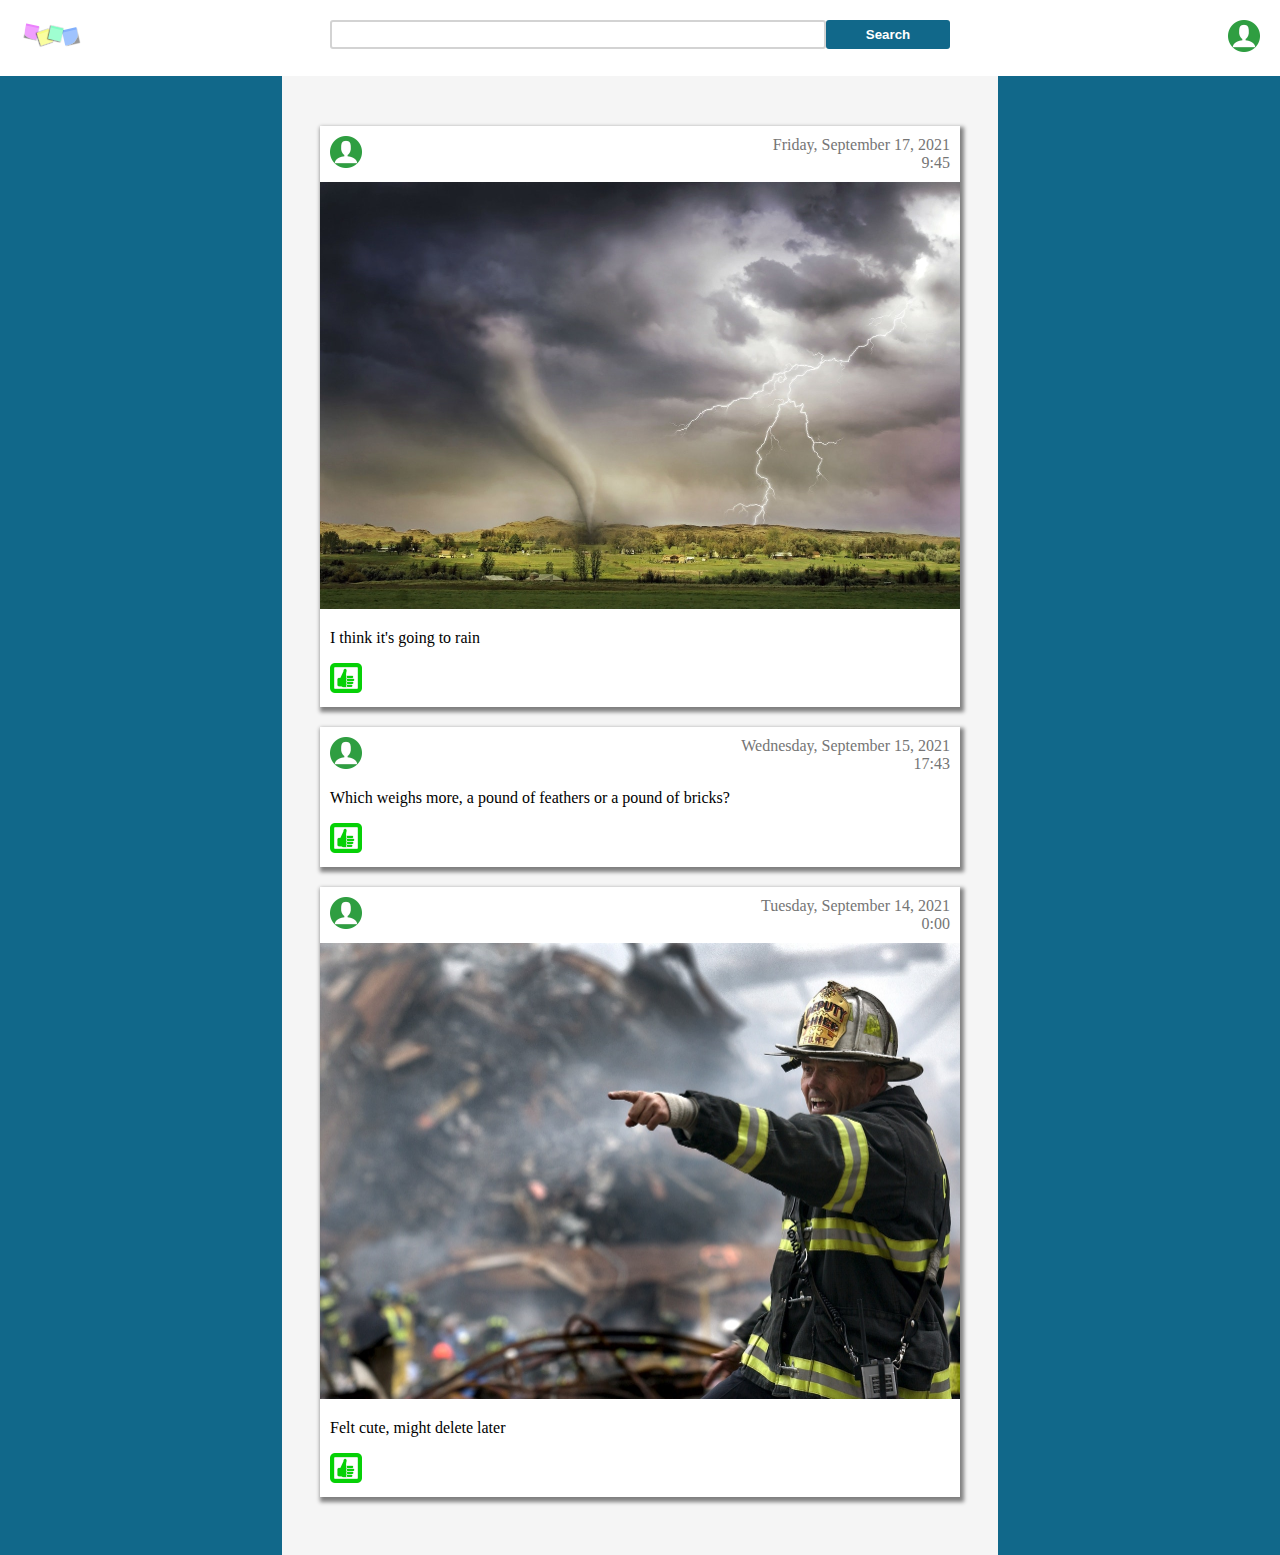
==== index.html @ ecca87da "Implement first version of homepage" ====
<!DOCTYPE html>
<html lang="en">

<head>
    <meta charset="utf-8">
    <meta name="viewport" content="width=device-width, initial-scale=1.0">
    <title>postIt</title>
    <link rel="stylesheet" type="text/css" href="css/style.css">
    <link rel="stylesheet" type="text/css" href="css/home.css">
</head>

<body>
    <header>
        <div class="header">
            <div class="header-item logo">
                <a href="index.html"><img src="images/logo.png" id="header-logo" alt="logo"></a>
            </div>
            <div class="header-item search">
                <div class="search-box">
                    <input type="search" id="search-box" placeholder="">
                </div>
                <div class="search-button">
                    <input type="submit" id="search-button" value="Search" onclick="location.href='index.html'">
                </div>
            </div>
            <div class="header-item profile-picture">
                <a href="#"><img src="images/pfp-placeholder.png" id="current-user-pfp" alt="pfp"></a>
            </div>
        </div>
    </header>

    <main>
        <div class="center-area">
            <div class="posts-area">
                <div class="post">
                    <div class="post-header">
                        <div class="profile-picture">
                            <a href="#"><img src="images/pfp-placeholder.png" id="poster-pfp" alt="pfp"></a>
                        </div>
                        <div class="post-datetime">
                            <p>
                                Friday, September 17, 2021
                            </p>
                            <p>
                                9:45
                            </p>
                        </div>
                    </div>
                    <div class="post-image">
                        <img src="images/post1-img.jpg" alt="post1-img">
                    </div>
                    <div class="post-text">
                        <p>
                            I think it's going to rain
                        </p>
                    </div>
                    <div class="post-footer">
                        <div class="like-button">
                            <a href="#"><img src="images/like.png" alt="like"></a>
                        </div>
                    </div>
                </div>

                <div class="post">
                    <div class="post-header">
                        <div class="profile-picture">
                            <a href="#"><img src="images/pfp-placeholder.png" id="poster-pfp" alt="pfp"></a>
                        </div>
                        <div class="post-datetime">
                            <p>
                                Wednesday, September 15, 2021
                            </p>
                            <p>
                                17:43
                            </p>
                        </div>
                    </div>
                    <!--<div class="post-image">
                        <img src="images/post1-img.jpg" alt="post1-img">
                    </div>-->
                    <div class="post-text">
                        <p>
                            Which weighs more, a pound of feathers or a pound of bricks?
                        </p>
                    </div>
                    <div class="post-footer">
                        <div class="like-button">
                            <a href="#"><img src="images/like.png" alt="like"></a>
                        </div>
                    </div>
                </div>

                <div class="post">
                    <div class="post-header">
                        <div class="profile-picture">
                            <a href="#"><img src="images/pfp-placeholder.png" id="poster-pfp" alt="pfp"></a>
                        </div>
                        <div class="post-datetime">
                            <p>
                                Tuesday, September 14, 2021
                            </p>
                            <p>
                                0:00
                            </p>
                        </div>
                    </div>
                    <div class="post-image">
                        <img src="images/post3-img.jpg" alt="post3-img">
                    </div>
                    <div class="post-text">
                        <p>
                            Felt cute, might delete later
                        </p>
                    </div>
                    <div class="post-footer">
                        <div class="like-button">
                            <a href="#"><img src="images/like.png" alt="like"></a>
                        </div>
                    </div>
                </div>
            </div>
        </div>

    </main>
</body>

</html>
---- css/style.css ----
/* GENERAL */

body {
    background-color: rgb(17, 104, 138);
    position: relative;
    margin: 0;
}
---- css/home.css ----
/* GENERAL */

.profile-picture img {
    width: 32px;
    height: 32px;
}


/* HEADER */

header {
    background-color: white;
    padding: 20px;
}

.header {
    display: flex;
    flex-flow: row nowrap;
    justify-content: space-between;
}

.header-item {
    min-width: 64px;
}

.header .profile-picture>a {
    float: right;
}

.header .search {
    width: 50%;
    display: flex;
    flex-flow: row nowrap;
    justify-content: space-between;
}

.search>.search-box {
    width: 80%;
    height: 80%;
}

.search>.search-button {
    width: 20%;
    height: 80%;
    min-width: 54px;
}

.search input {
    box-sizing: border-box;
    width: 100%;
    height: 100%;
    border: 2px solid lightgrey;
    border-radius: 3px;
}

.search input:focus {
    outline: none;
}

#search-button {
    background-color: rgb(17, 104, 138);
    color: white;
    font-weight: bold;
    border: none;
}

#search-button:hover {
    background-color: rgb(102, 131, 138);
}


/* MAIN */

.center-area {
    background-color: rgb(245, 245, 245);
    width: 50%;
    min-width: 300px;
    height: 100%;
    margin: 0 auto;
    padding: 3%;
    padding-top: 50px;
}

.posts-area {
    display: flex;
    flex-flow: column nowrap;
    justify-content: left;
}

.post {
    background-color: white;
    margin-bottom: 20px;
    box-shadow: 2px 3px 4px 2px grey;
    padding: 10px;
}

.post-header {
    display: flex;
    flex-flow: row nowrap;
    justify-content: space-between;
}

.post-datetime>p {
    margin: 0;
    padding: 0;
    color: rgb(117, 117, 117);
    text-align: right;
}

.post-footer>.like-button img {
    width: 32px;
    height: 30px;
}

.post-image {
    margin: 0 -10px;
    margin-top: 10px;
}

.post-image img {
    width: 100%;
}
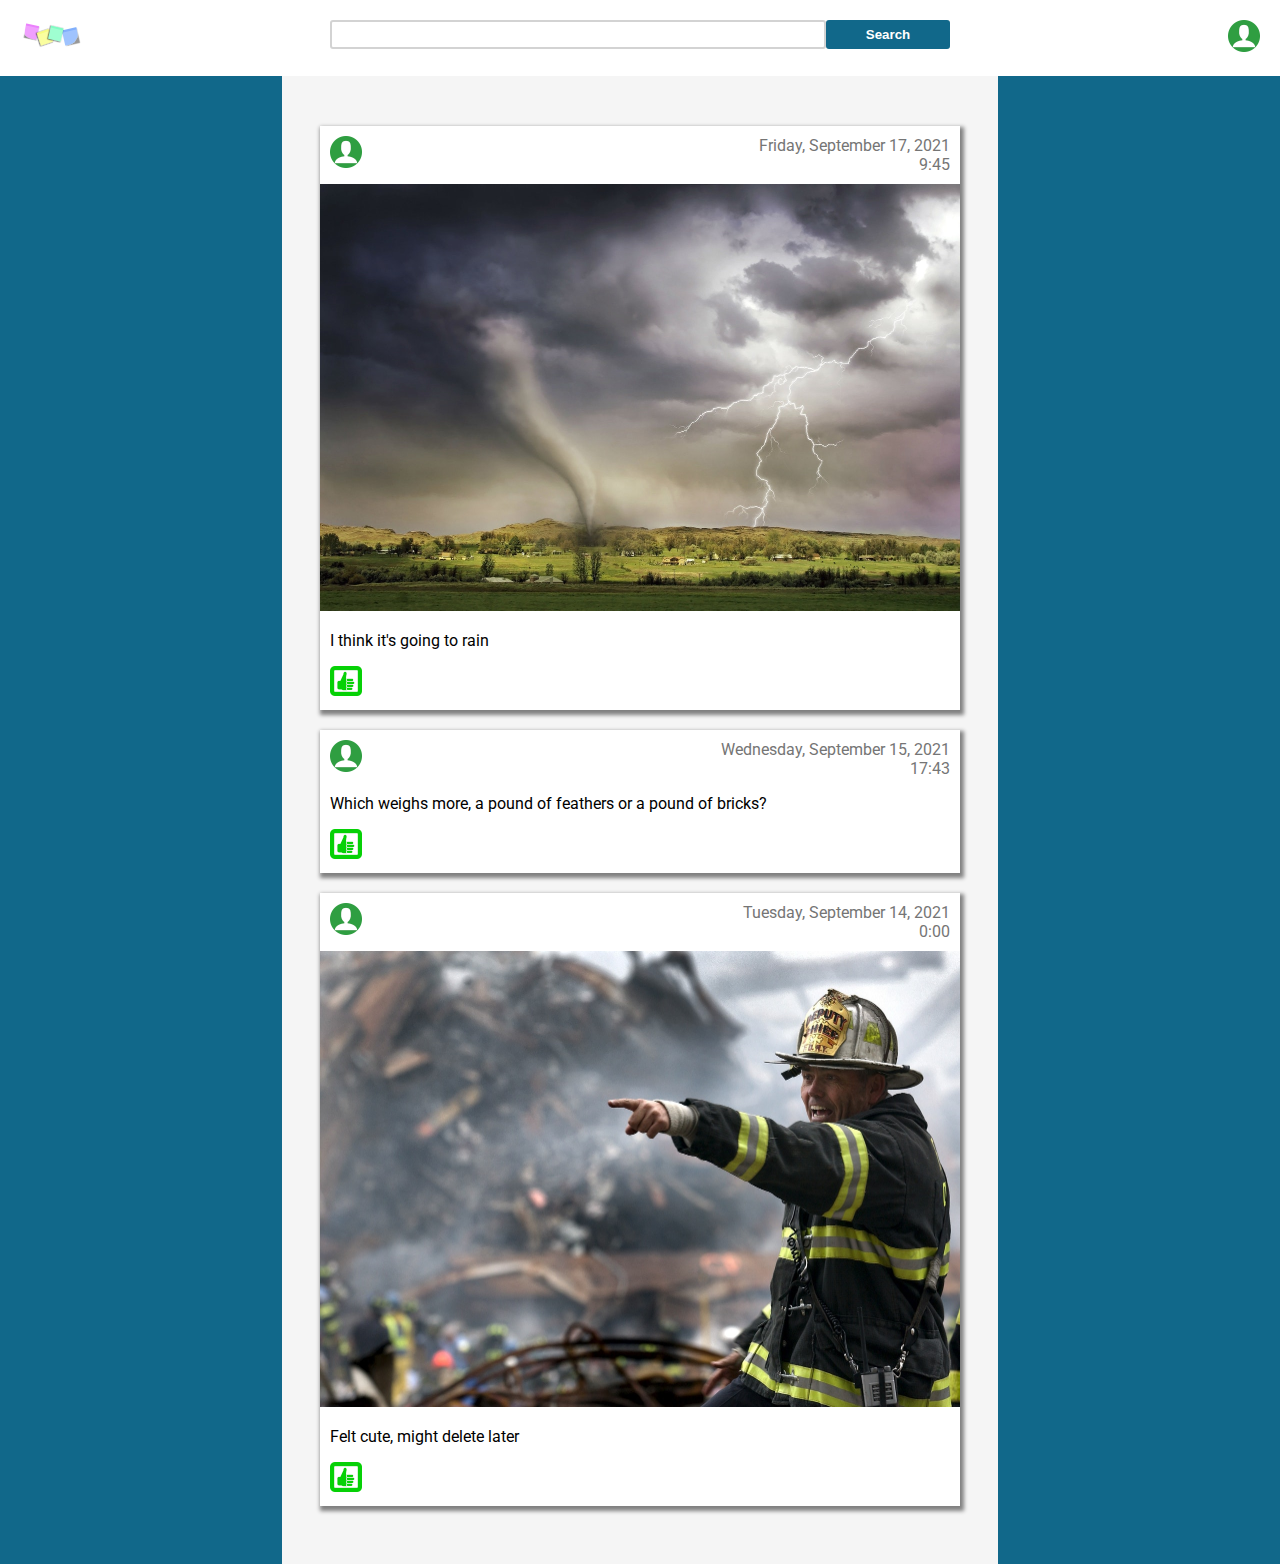
==== commit eb2ed5f8: "changed font" ====
--- a/index.html
+++ b/index.html
@@ -7,6 +7,7 @@
     <title>postIt</title>
     <link rel="stylesheet" type="text/css" href="css/style.css">
     <link rel="stylesheet" type="text/css" href="css/home.css">
+    <link href='https://fonts.googleapis.com/css?family=Roboto' rel='stylesheet'>
 </head>
 
 <body>
@@ -35,7 +36,7 @@
                 <div class="post">
                     <div class="post-header">
                         <div class="profile-picture">
-                            <a href="#"><img src="images/pfp-placeholder.png" id="poster-pfp" alt="pfp"></a>
+                            <a href="#"><img src="images/pfp-placeholder.png" id="poster1-pfp" alt="pfp"></a>
                         </div>
                         <div class="post-datetime">
                             <p>
@@ -64,7 +65,7 @@
                 <div class="post">
                     <div class="post-header">
                         <div class="profile-picture">
-                            <a href="#"><img src="images/pfp-placeholder.png" id="poster-pfp" alt="pfp"></a>
+                            <a href="#"><img src="images/pfp-placeholder.png" id="poster2-pfp" alt="pfp"></a>
                         </div>
                         <div class="post-datetime">
                             <p>
@@ -93,7 +94,7 @@
                 <div class="post">
                     <div class="post-header">
                         <div class="profile-picture">
-                            <a href="#"><img src="images/pfp-placeholder.png" id="poster-pfp" alt="pfp"></a>
+                            <a href="#"><img src="images/pfp-placeholder.png" id="poster3-pfp" alt="pfp"></a>
                         </div>
                         <div class="post-datetime">
                             <p>
--- a/css/style.css
+++ b/css/style.css
@@ -4,4 +4,5 @@
     background-color: rgb(17, 104, 138);
     position: relative;
     margin: 0;
+    font-family: "Roboto";
 }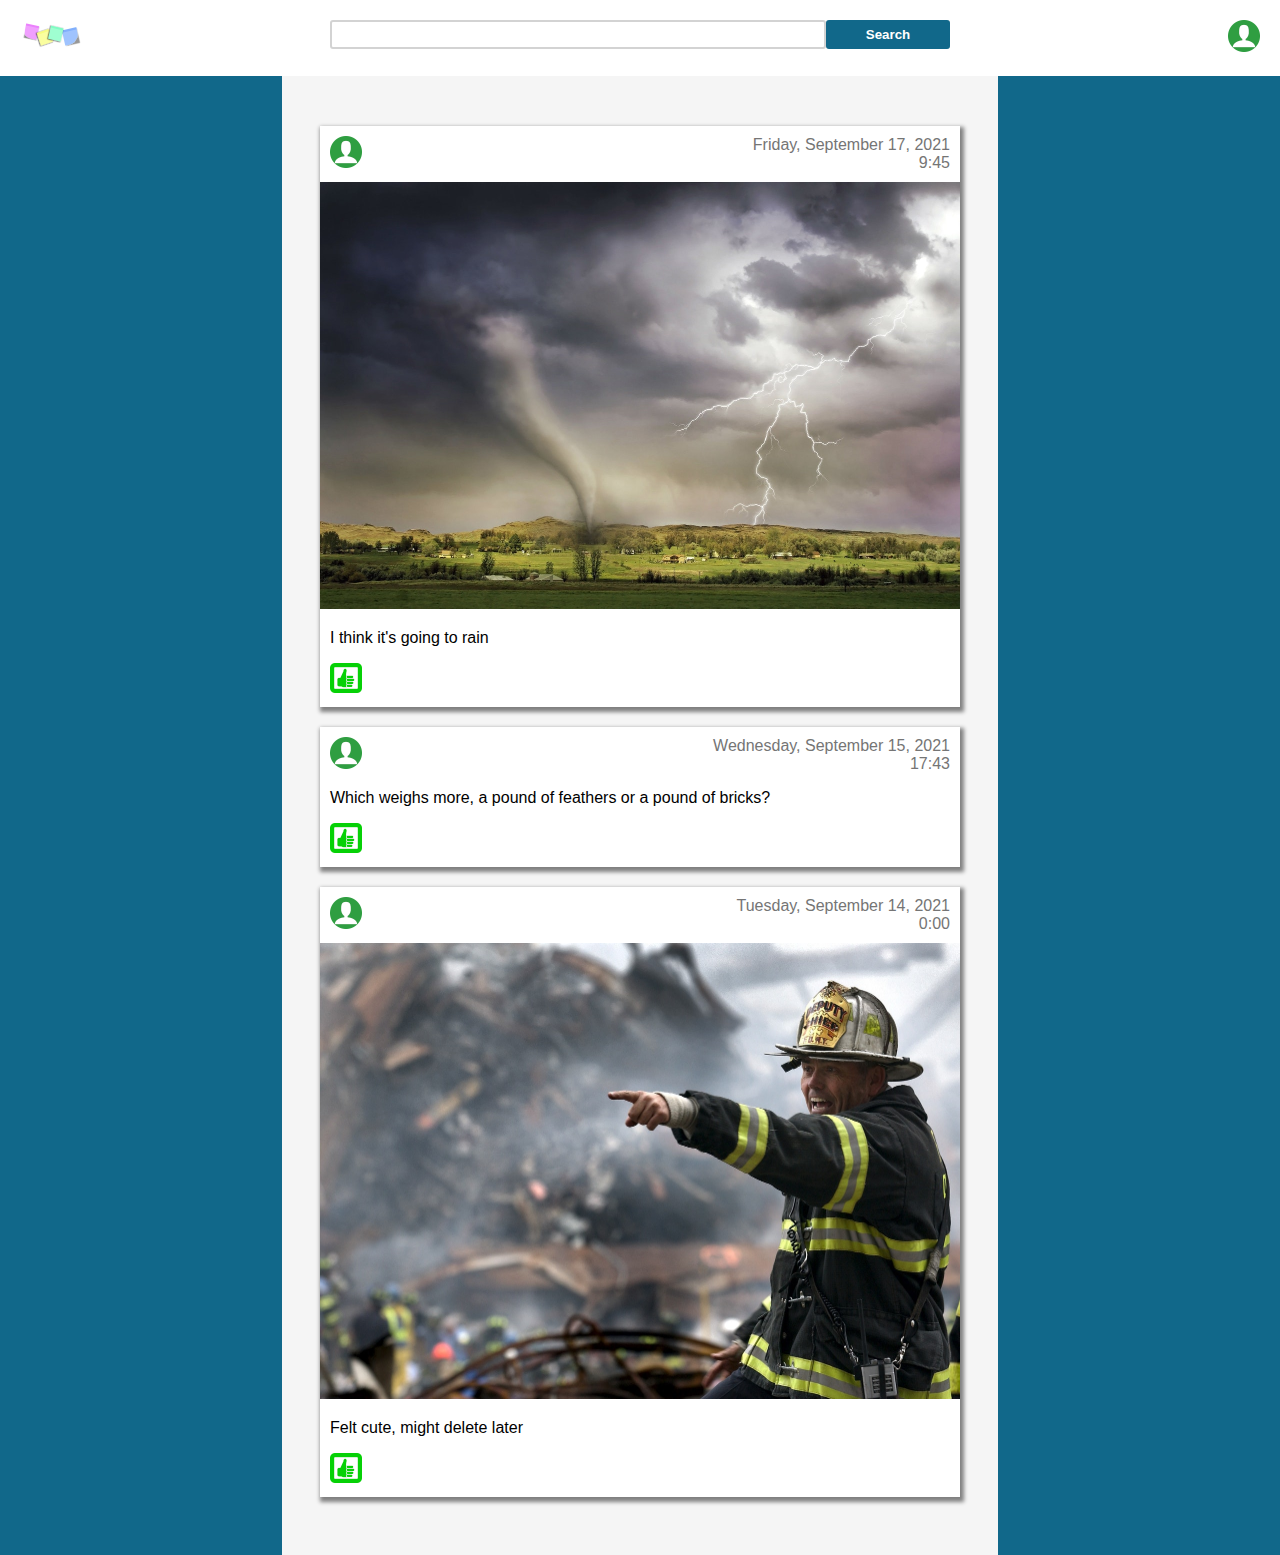
==== commit 717eb9af: "Fix font" ====
--- a/index.html
+++ b/index.html
@@ -7,7 +7,6 @@
     <title>postIt</title>
     <link rel="stylesheet" type="text/css" href="css/style.css">
     <link rel="stylesheet" type="text/css" href="css/home.css">
-    <link href='https://fonts.googleapis.com/css?family=Roboto' rel='stylesheet'>
 </head>
 
 <body>
--- a/css/style.css
+++ b/css/style.css
@@ -4,5 +4,5 @@
     background-color: rgb(17, 104, 138);
     position: relative;
     margin: 0;
-    font-family: "Roboto";
+    font-family: "Roboto", sans-serif;
 }--- a/css/home.css
+++ b/css/home.css
@@ -62,6 +62,7 @@
     color: white;
     font-weight: bold;
     border: none;
+    cursor: pointer;
 }
 
 #search-button:hover {
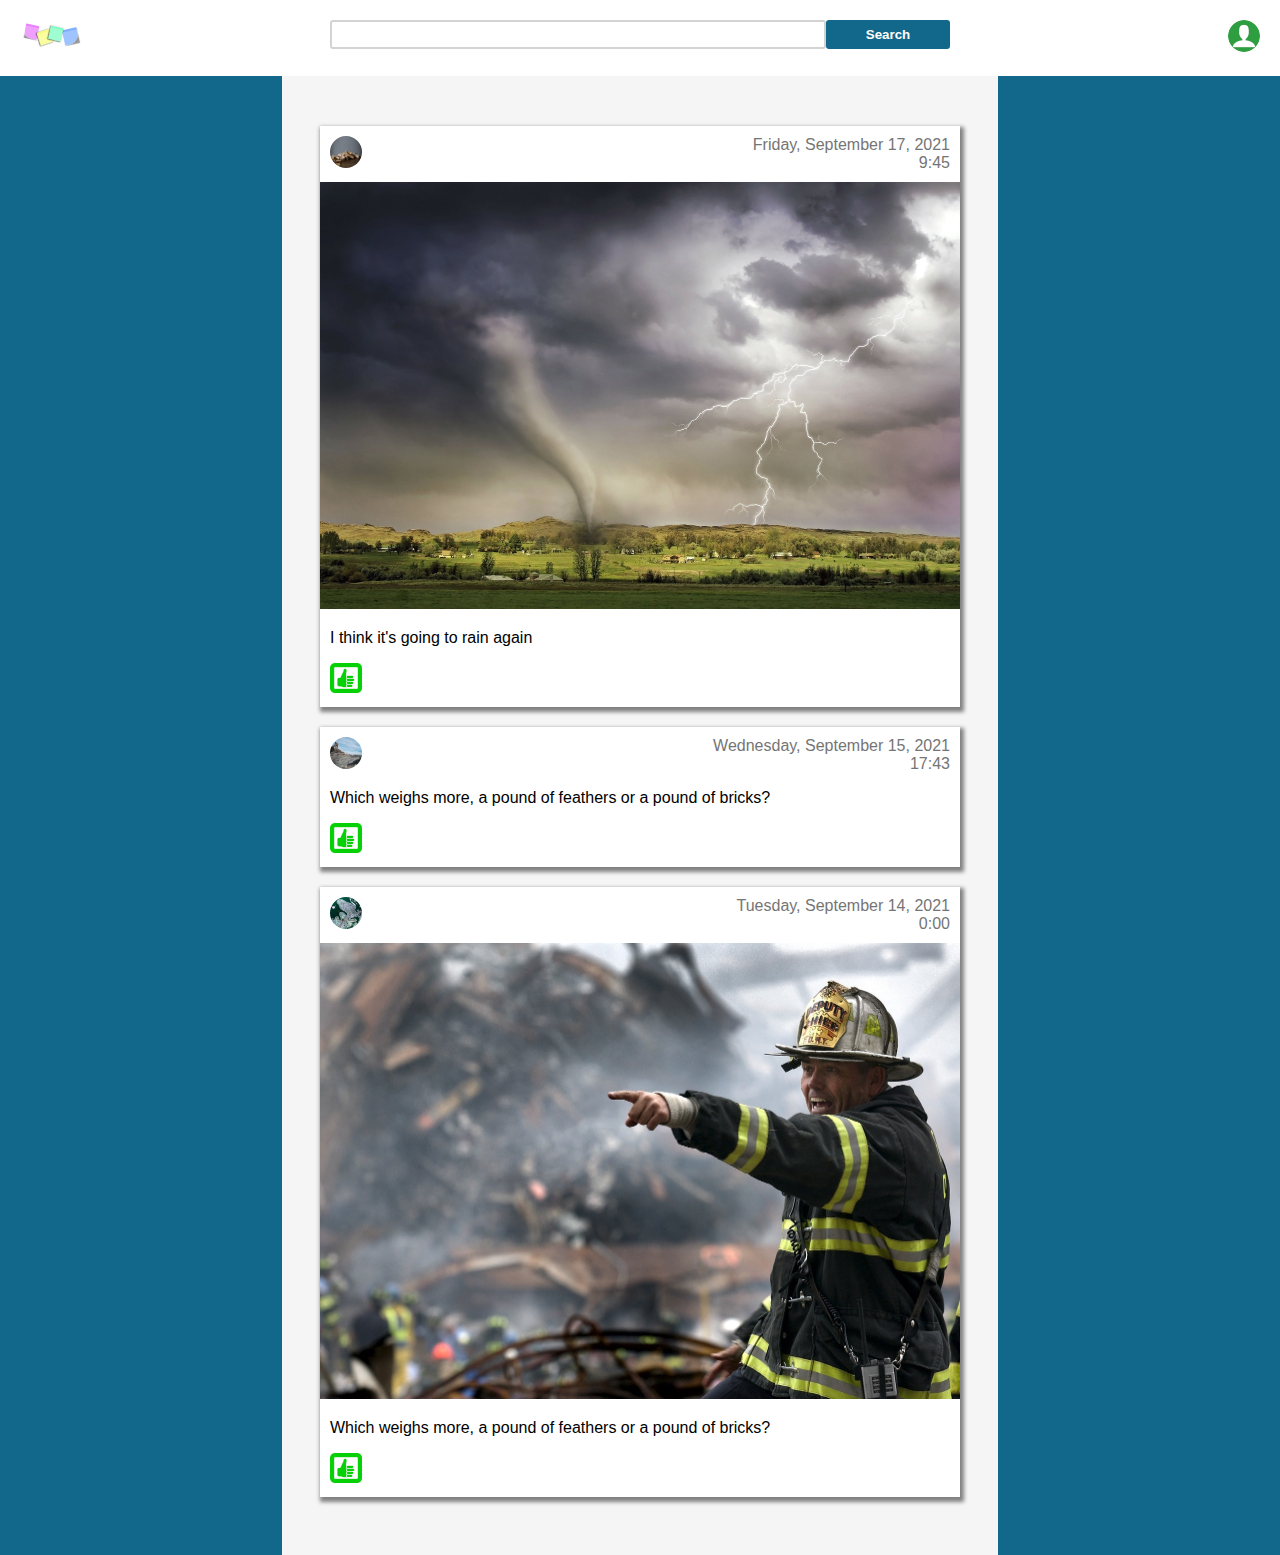
==== commit 3f3d4d52: "Implement using jQuery to get posts from JSON file" ====
--- a/index.html
+++ b/index.html
@@ -7,6 +7,8 @@
     <title>postIt</title>
     <link rel="stylesheet" type="text/css" href="css/style.css">
     <link rel="stylesheet" type="text/css" href="css/home.css">
+    <script src="https://ajax.googleapis.com/ajax/libs/jquery/3.6.0/jquery.min.js"></script>
+    <script type="text/javascript" src="js/retrieve-posts.js"></script>
 </head>
 
 <body>
@@ -32,92 +34,7 @@
     <main>
         <div class="center-area">
             <div class="posts-area">
-                <div class="post">
-                    <div class="post-header">
-                        <div class="profile-picture">
-                            <a href="#"><img src="images/pfp-placeholder.png" id="poster1-pfp" alt="pfp"></a>
-                        </div>
-                        <div class="post-datetime">
-                            <p>
-                                Friday, September 17, 2021
-                            </p>
-                            <p>
-                                9:45
-                            </p>
-                        </div>
-                    </div>
-                    <div class="post-image">
-                        <img src="images/post1-img.jpg" alt="post1-img">
-                    </div>
-                    <div class="post-text">
-                        <p>
-                            I think it's going to rain
-                        </p>
-                    </div>
-                    <div class="post-footer">
-                        <div class="like-button">
-                            <a href="#"><img src="images/like.png" alt="like"></a>
-                        </div>
-                    </div>
-                </div>
 
-                <div class="post">
-                    <div class="post-header">
-                        <div class="profile-picture">
-                            <a href="#"><img src="images/pfp-placeholder.png" id="poster2-pfp" alt="pfp"></a>
-                        </div>
-                        <div class="post-datetime">
-                            <p>
-                                Wednesday, September 15, 2021
-                            </p>
-                            <p>
-                                17:43
-                            </p>
-                        </div>
-                    </div>
-                    <!--<div class="post-image">
-                        <img src="images/post1-img.jpg" alt="post1-img">
-                    </div>-->
-                    <div class="post-text">
-                        <p>
-                            Which weighs more, a pound of feathers or a pound of bricks?
-                        </p>
-                    </div>
-                    <div class="post-footer">
-                        <div class="like-button">
-                            <a href="#"><img src="images/like.png" alt="like"></a>
-                        </div>
-                    </div>
-                </div>
-
-                <div class="post">
-                    <div class="post-header">
-                        <div class="profile-picture">
-                            <a href="#"><img src="images/pfp-placeholder.png" id="poster3-pfp" alt="pfp"></a>
-                        </div>
-                        <div class="post-datetime">
-                            <p>
-                                Tuesday, September 14, 2021
-                            </p>
-                            <p>
-                                0:00
-                            </p>
-                        </div>
-                    </div>
-                    <div class="post-image">
-                        <img src="images/post3-img.jpg" alt="post3-img">
-                    </div>
-                    <div class="post-text">
-                        <p>
-                            Felt cute, might delete later
-                        </p>
-                    </div>
-                    <div class="post-footer">
-                        <div class="like-button">
-                            <a href="#"><img src="images/like.png" alt="like"></a>
-                        </div>
-                    </div>
-                </div>
             </div>
         </div>
 
--- a/css/home.css
+++ b/css/home.css
@@ -3,6 +3,7 @@
 .profile-picture img {
     width: 32px;
     height: 32px;
+    border-radius: 50%;
 }
 
 
@@ -11,6 +12,8 @@
 header {
     background-color: white;
     padding: 20px;
+    position: sticky;
+    top: 0;
 }
 
 .header {
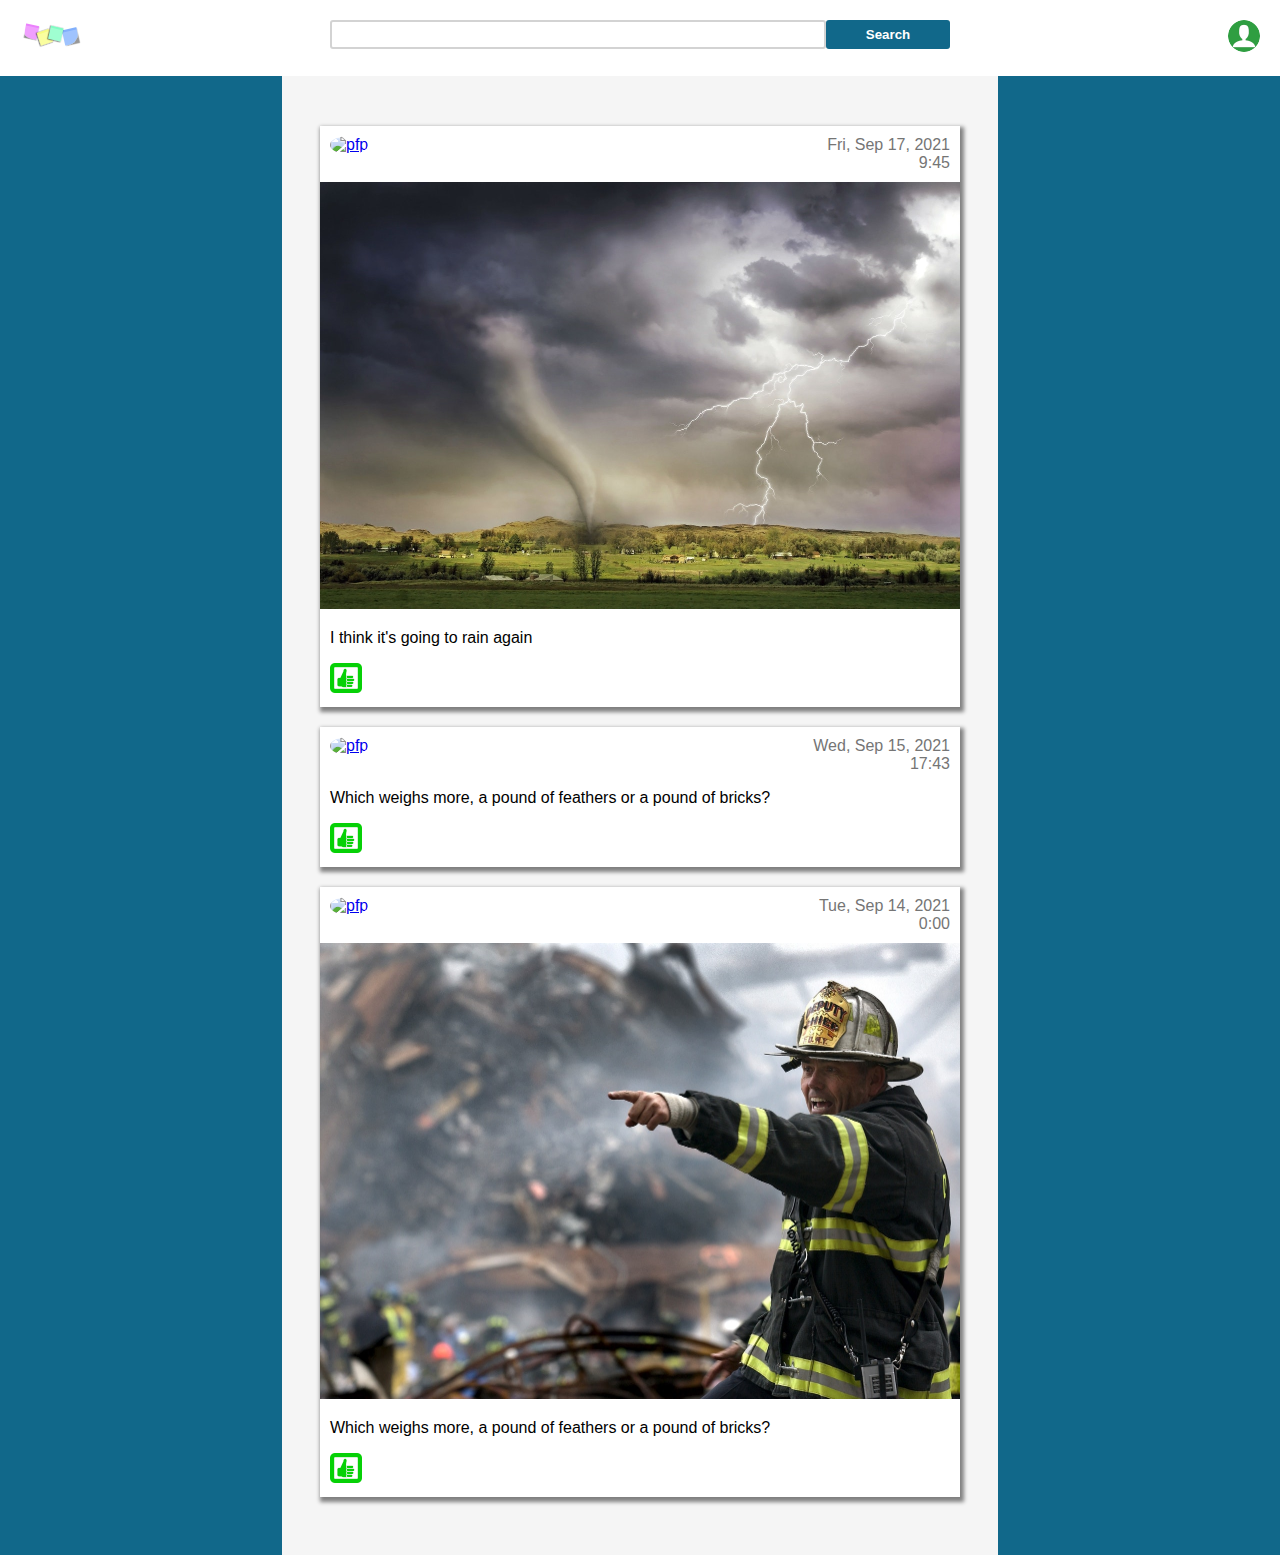
==== commit 88d39e57: "Addedd Drop-down function to profile picture" ====
--- a/index.html
+++ b/index.html
@@ -9,6 +9,7 @@
     <link rel="stylesheet" type="text/css" href="css/home.css">
     <script src="https://ajax.googleapis.com/ajax/libs/jquery/3.6.0/jquery.min.js"></script>
     <script type="text/javascript" src="js/retrieve-posts.js"></script>
+    <script type="text/javascript" src="js/drop-down.js"></script>
 </head>
 
 <body>
@@ -25,8 +26,12 @@
                     <input type="submit" id="search-button" value="Search" onclick="location.href='index.html'">
                 </div>
             </div>
-            <div class="header-item profile-picture">
+            <div class="header-item profile-picture" onclick="dropFunction()">
                 <a href="#"><img src="images/pfp-placeholder.png" id="current-user-pfp" alt="pfp"></a>
+                <div id="myDropdown" class="dropdown-content">
+                    <p>John Doe</p>
+                    <p>john.doe@example.com</p>
+                </div>
             </div>
         </div>
     </header>
--- a/css/home.css
+++ b/css/home.css
@@ -123,4 +123,19 @@
 
 .post-image img {
     width: 100%;
+}
+
+.dropdown-content {
+    display: none;
+    position: absolute; 
+    right:0px;
+    top:64px;
+    background-color: #ffff;
+    z-index: 1;
+    color: gray;
+    padding: 7px;
+}
+
+.show{
+    display: block;
 }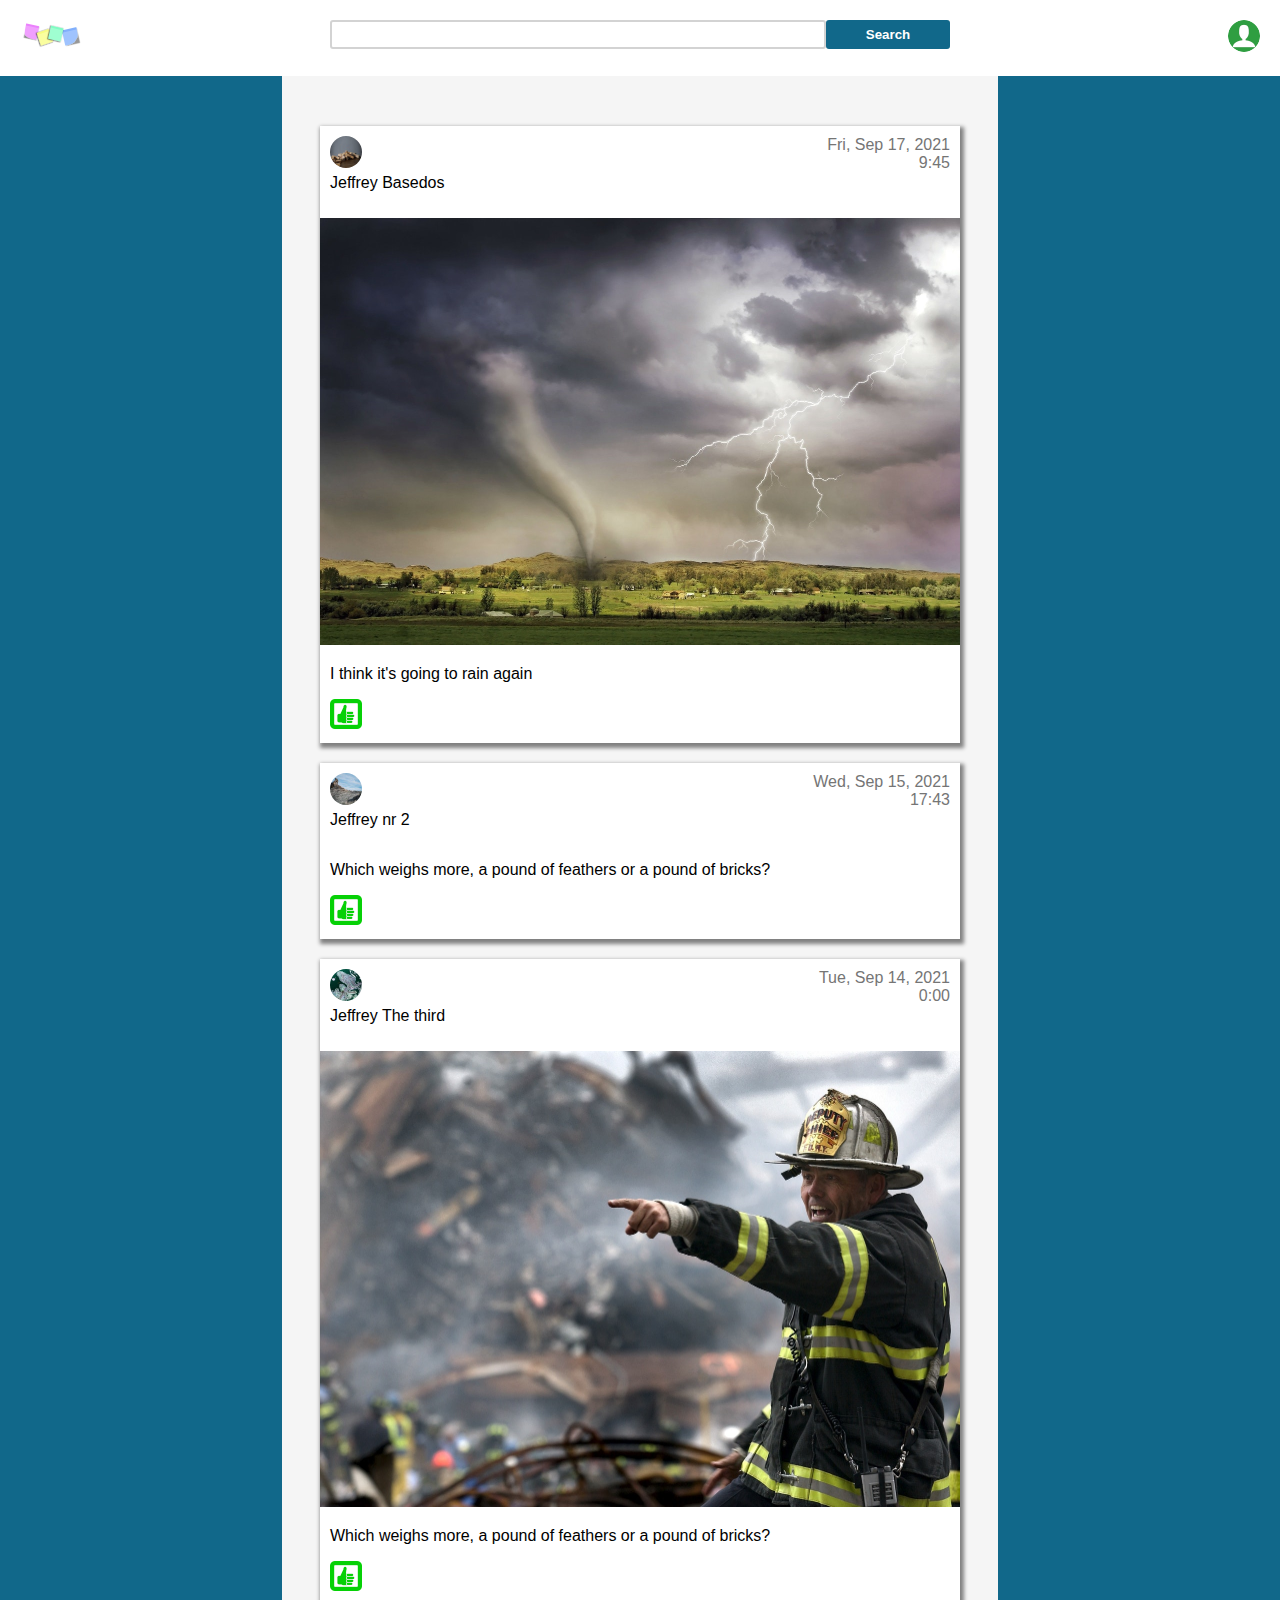
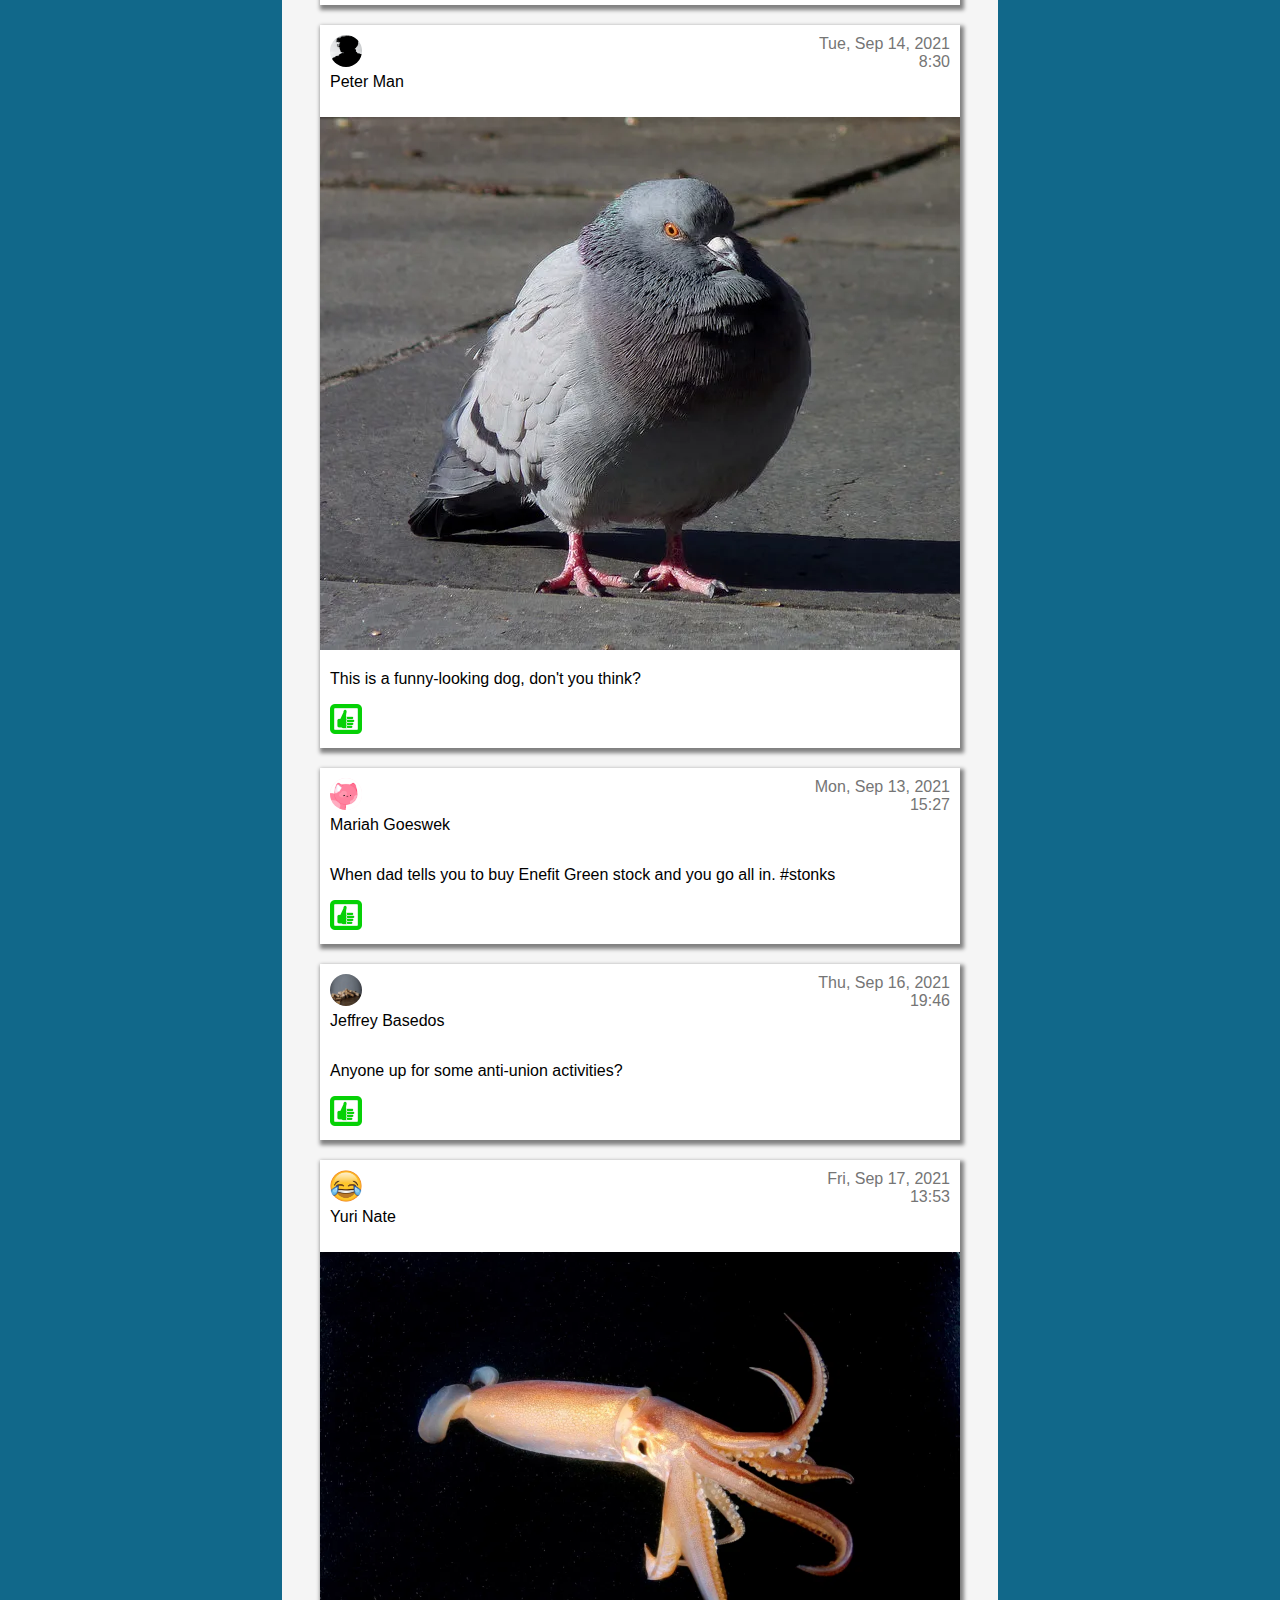
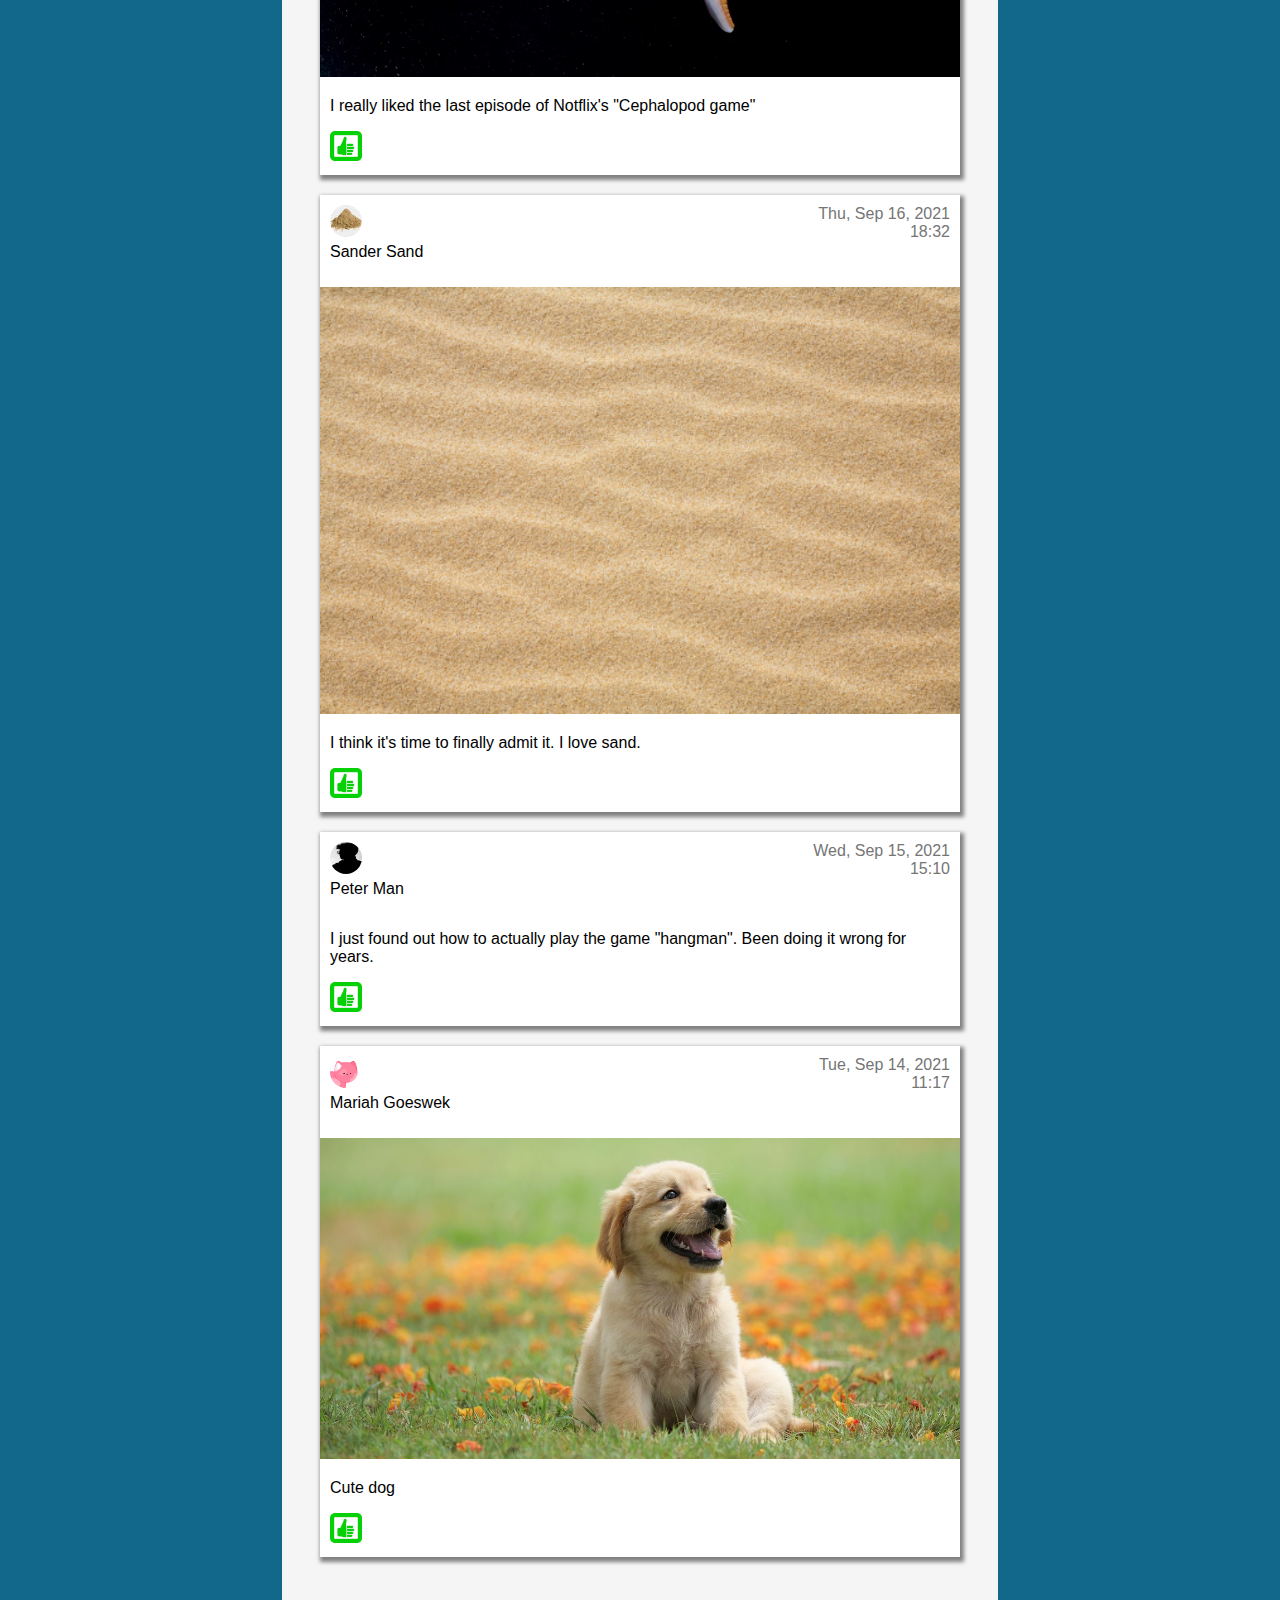
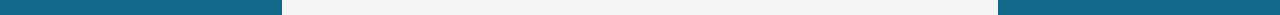
==== commit cb22b53b: "Convert from regular JS to jQuery" ====
--- a/index.html
+++ b/index.html
@@ -26,8 +26,8 @@
                     <input type="submit" id="search-button" value="Search" onclick="location.href='index.html'">
                 </div>
             </div>
-            <div class="header-item profile-picture" onclick="dropFunction()">
-                <a href="#"><img src="images/pfp-placeholder.png" id="current-user-pfp" alt="pfp"></a>
+            <div class="header-item profile-picture" id="current-user-pfp">
+                <a href="#"><img src="images/pfp-placeholder.png" alt="pfp"></a>
                 <div id="myDropdown" class="dropdown-content">
                     <p>John Doe</p>
                     <p>john.doe@example.com</p>
--- a/css/home.css
+++ b/css/home.css
@@ -4,6 +4,10 @@
     width: 32px;
     height: 32px;
     border-radius: 50%;
+}
+
+.profile-picture p {
+    margin-top: 2px;
 }
 
 
